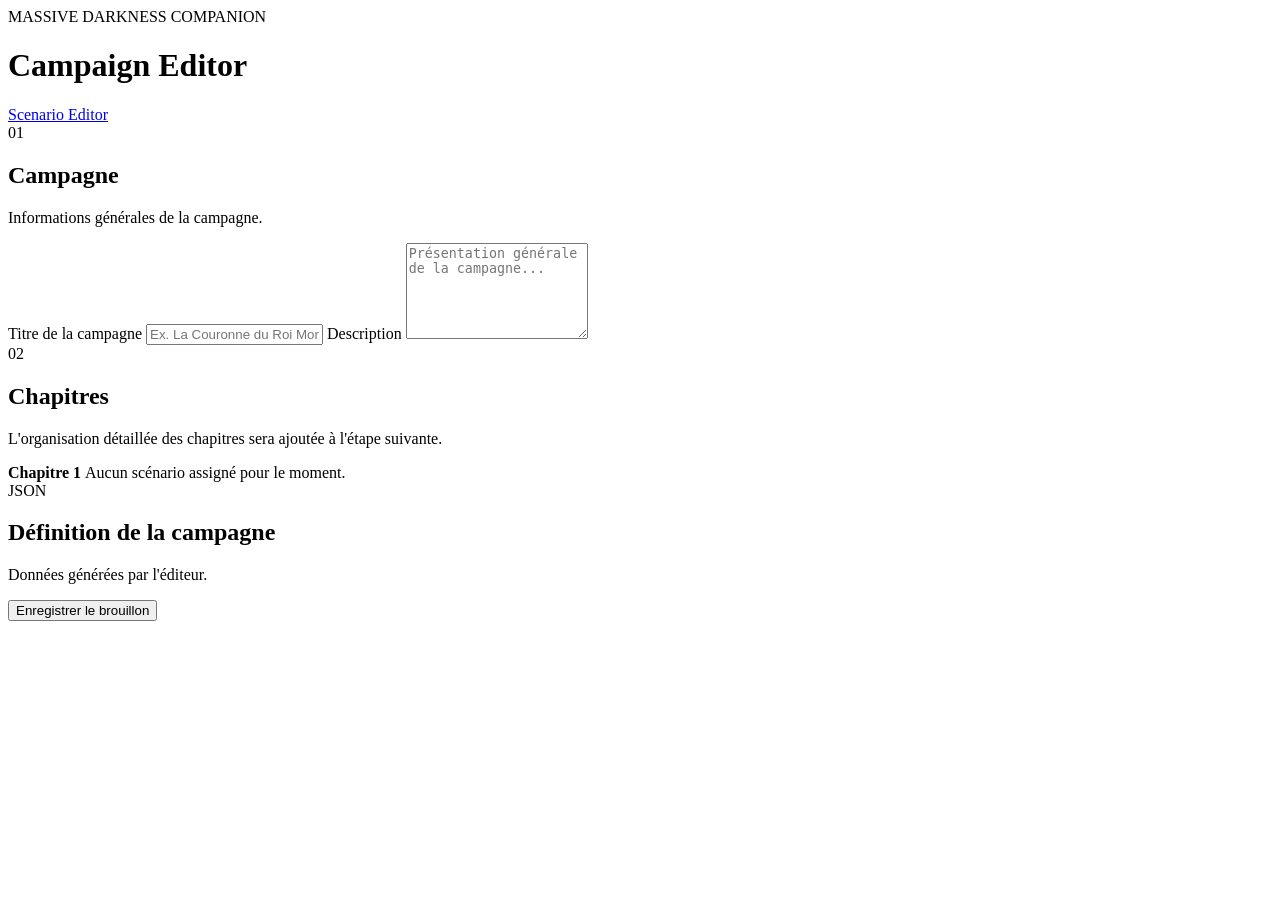
==== campaign-editor.html @ a6f964a0 "Add Campaign Editor interface shell" ====
<!DOCTYPE html>

<html lang="fr">

<head>

    <meta charset="UTF-8">

    <meta
        name="viewport"
        content="width=device-width, initial-scale=1.0"
    >

    <title>
        Campaign Editor — Massive Darkness Companion
    </title>


    <link
        rel="stylesheet"
        href="style/Ferrum/stylesheet.css"
    >

    <link
        rel="stylesheet"
        href="style/Seshat/stylesheet.css"
    >

    <link
        rel="stylesheet"
        href="style/campaign-editor.css"
    >


    <script
        src="js/scenario-schema.js"
        defer
    ></script>

    <script
        src="js/scenario-store.js"
        defer
    ></script>

    <script
        src="js/campaign-schema.js"
        defer
    ></script>

    <script
        src="js/campaign-store.js"
        defer
    ></script>

    <script
        src="js/campaign-progress.js"
        defer
    ></script>

    <script
        src="js/campaign-editor.js"
        defer
    ></script>

</head>


<body>

    <header class="editor-header">

        <div>

            <div class="editor-kicker">
                MASSIVE DARKNESS COMPANION
            </div>

            <h1>
                Campaign Editor
            </h1>

        </div>


        <a
            class="secondary-button"
            href="scenario-editor.html"
        >
            Scenario Editor
        </a>

    </header>


    <main class="editor-layout">

        <form id="campaign-form">

            <section class="editor-panel">

                <div class="section-heading">

                    <span>01</span>

                    <div>

                        <h2>
                            Campagne
                        </h2>

                        <p>
                            Informations générales de la campagne.
                        </p>

                    </div>

                </div>


                <div class="form-grid">

                    <label class="field-full">

                        Titre de la campagne

                        <input
                            id="campaign-title"
                            type="text"
                            placeholder="Ex. La Couronne du Roi Mort"
                        >

                    </label>


                    <label class="field-full">

                        Description

                        <textarea
                            id="campaign-description"
                            rows="6"
                            placeholder="Présentation générale de la campagne..."
                        ></textarea>

                    </label>

                </div>

            </section>


            <section class="editor-panel">

                <div class="section-heading">

                    <span>02</span>

                    <div>

                        <h2>
                            Chapitres
                        </h2>

                        <p>
                            L'organisation détaillée des chapitres sera ajoutée à l'étape suivante.
                        </p>

                    </div>

                </div>


                <div
                    id="chapters-placeholder"
                    class="chapters-placeholder"
                >

                    <strong>
                        Chapitre 1
                    </strong>

                    <span>
                        Aucun scénario assigné pour le moment.
                    </span>

                </div>

            </section>

        </form>


        <aside class="preview-column">

            <section class="editor-panel preview-panel">

                <div class="section-heading">

                    <span>JSON</span>

                    <div>

                        <h2>
                            Définition de la campagne
                        </h2>

                        <p>
                            Données générées par l'éditeur.
                        </p>

                    </div>

                </div>


                <pre id="json-preview"></pre>

            </section>

        </aside>

    </main>


    <footer class="editor-actions">

        <div id="editor-status"></div>


        <div class="editor-actions__buttons">

            <button
                id="save-draft"
                class="secondary-button"
                type="button"
            >
                Enregistrer le brouillon
            </button>

        </div>

    </footer>

</body>

</html>
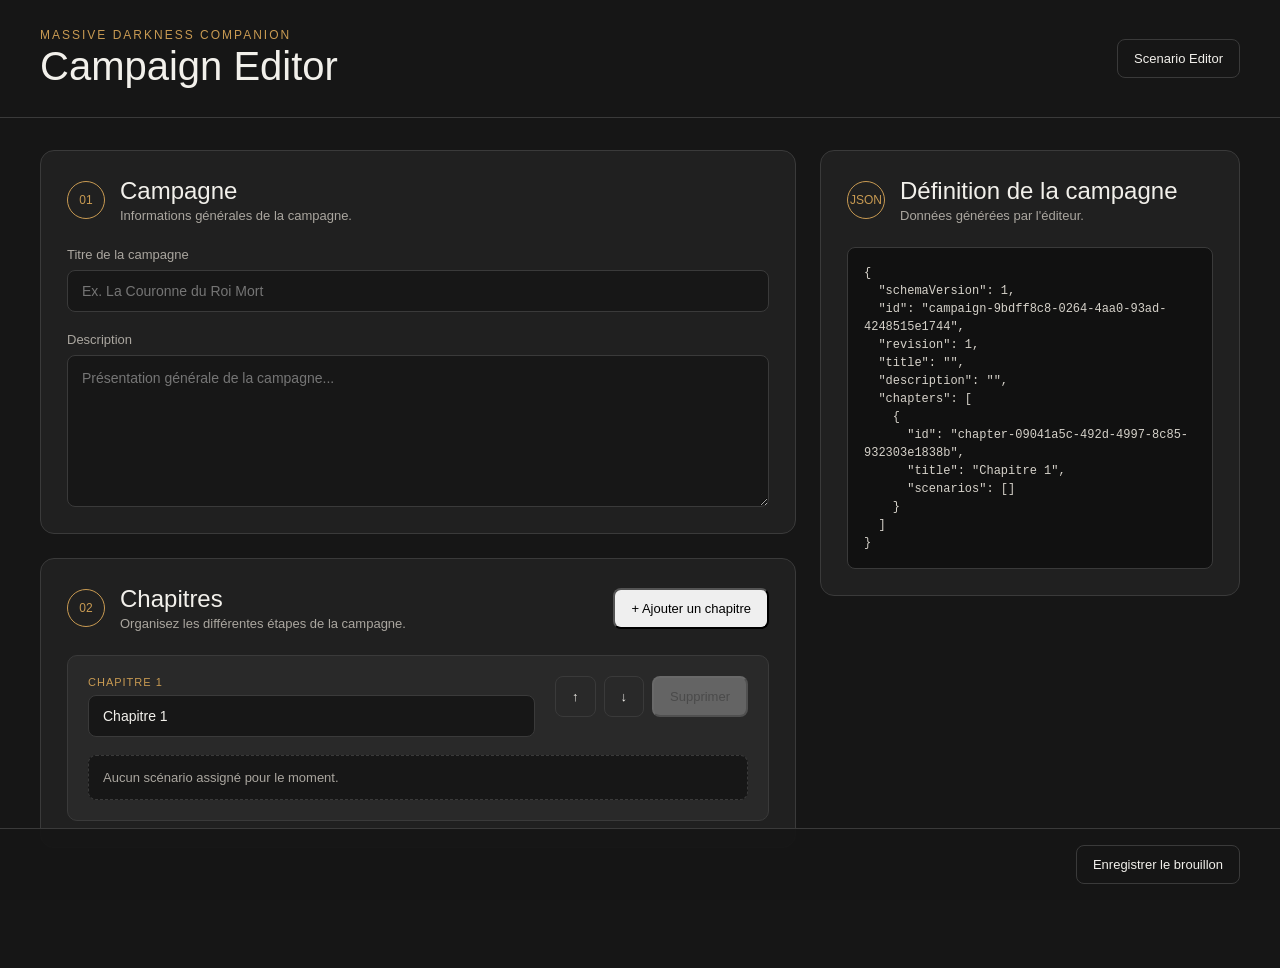
==== commit af7dd5de: "Add chapter management to Campaign Editor" ====
--- a/campaign-editor.html
+++ b/campaign-editor.html
@@ -151,39 +151,47 @@
 
             <section class="editor-panel">
 
-                <div class="section-heading">
-
-                    <span>02</span>
-
-                    <div>
-
-                        <h2>
-                            Chapitres
-                        </h2>
-
-                        <p>
-                            L'organisation détaillée des chapitres sera ajoutée à l'étape suivante.
-                        </p>
+                <div
+                    class="
+                        section-heading
+                        section-heading--action
+                    "
+                >
+
+                    <div class="section-heading">
+
+                        <span>02</span>
+
+                        <div>
+
+                            <h2>
+                                Chapitres
+                            </h2>
+
+                            <p>
+                                Organisez les différentes étapes de la campagne.
+                            </p>
+
+                        </div>
 
                     </div>
 
+
+                    <button
+                        id="add-chapter"
+                        class="primary-button"
+                        type="button"
+                    >
+                        + Ajouter un chapitre
+                    </button>
+
                 </div>
 
 
                 <div
-                    id="chapters-placeholder"
-                    class="chapters-placeholder"
-                >
-
-                    <strong>
-                        Chapitre 1
-                    </strong>
-
-                    <span>
-                        Aucun scénario assigné pour le moment.
-                    </span>
-
-                </div>
+                    id="chapters-list"
+                    class="chapters-list"
+                ></div>
 
             </section>
 
--- a/style/campaign-editor.css
+++ b/style/campaign-editor.css
@@ -0,0 +1,716 @@
+* {
+    box-sizing: border-box;
+}
+
+
+:root {
+
+    --background: #161616;
+
+    --surface: #202020;
+
+    --surface-light: #292929;
+
+    --border: #3a3a3a;
+
+    --text: #f2f0eb;
+
+    --text-muted: #aaa69f;
+
+    --accent: #c89a52;
+
+    --accent-hover: #ddb36d;
+
+    --radius: 14px;
+
+}
+
+
+body {
+
+    margin: 0;
+
+    min-height: 100vh;
+
+    background:
+        var(--background);
+
+    color:
+        var(--text);
+
+    font-family:
+        "Seshat",
+        Arial,
+        sans-serif;
+
+}
+
+
+/* HEADER */
+
+.editor-header {
+
+    display: flex;
+
+    justify-content:
+        space-between;
+
+    align-items:
+        center;
+
+    padding:
+        28px 40px;
+
+    border-bottom:
+        1px solid
+        var(--border);
+
+}
+
+
+.editor-header h1 {
+
+    margin:
+        2px 0 0;
+
+    font-family:
+        "Ferrum",
+        sans-serif;
+
+    font-size:
+        40px;
+
+    font-weight:
+        normal;
+
+}
+
+
+.editor-kicker {
+
+    color:
+        var(--accent);
+
+    font-size:
+        12px;
+
+    letter-spacing:
+        2px;
+
+}
+
+
+/* LAYOUT */
+
+.editor-layout {
+
+    display: grid;
+
+    grid-template-columns:
+        minmax(0, 1fr)
+        420px;
+
+    gap:
+        24px;
+
+    max-width:
+        1500px;
+
+    margin:
+        0 auto;
+
+    padding:
+        32px 40px 120px;
+
+}
+
+
+#campaign-form {
+
+    display: flex;
+
+    flex-direction:
+        column;
+
+    gap:
+        24px;
+
+}
+
+
+/* PANELS */
+
+.editor-panel {
+
+    padding:
+        26px;
+
+    background:
+        var(--surface);
+
+    border:
+        1px solid
+        var(--border);
+
+    border-radius:
+        var(--radius);
+
+}
+
+
+.section-heading {
+
+    display: flex;
+
+    align-items:
+        center;
+
+    gap:
+        15px;
+
+    margin-bottom:
+        24px;
+
+}
+
+
+.section-heading > span {
+
+    display: flex;
+
+    align-items:
+        center;
+
+    justify-content:
+        center;
+
+    min-width:
+        38px;
+
+    height:
+        38px;
+
+    color:
+        var(--accent);
+
+    border:
+        1px solid
+        var(--accent);
+
+    border-radius:
+        50%;
+
+    font-size:
+        12px;
+
+}
+
+
+.section-heading h2 {
+
+    margin:
+        0 0 3px;
+
+    font-family:
+        "Ferrum",
+        sans-serif;
+
+    font-size:
+        24px;
+
+    font-weight:
+        normal;
+
+}
+
+
+.section-heading p {
+
+    margin:
+        0;
+
+    color:
+        var(--text-muted);
+
+    font-size:
+        13px;
+
+}
+
+
+/* FORM */
+
+.form-grid {
+
+    display: grid;
+
+    grid-template-columns:
+        repeat(
+            2,
+            minmax(0, 1fr)
+        );
+
+    gap:
+        20px;
+
+}
+
+
+label {
+
+    display: flex;
+
+    flex-direction:
+        column;
+
+    gap:
+        8px;
+
+    color:
+        var(--text-muted);
+
+    font-size:
+        13px;
+
+}
+
+
+input,
+textarea {
+
+    width:
+        100%;
+
+    padding:
+        12px 14px;
+
+    background:
+        #171717;
+
+    color:
+        var(--text);
+
+    border:
+        1px solid
+        var(--border);
+
+    border-radius:
+        8px;
+
+    font-family:
+        inherit;
+
+    font-size:
+        14px;
+
+}
+
+
+input:focus,
+textarea:focus {
+
+    outline:
+        none;
+
+    border-color:
+        var(--accent);
+
+}
+
+
+textarea {
+
+    resize:
+        vertical;
+
+    line-height:
+        1.5;
+
+}
+
+
+.field-full {
+
+    grid-column:
+        1 / -1;
+
+}
+
+
+/* CHAPTERS */
+
+.section-heading--action {
+
+    justify-content:
+        space-between;
+
+}
+
+
+.section-heading--action
+> .section-heading {
+
+    margin:
+        0;
+
+}
+
+
+.chapters-list {
+
+    display:
+        flex;
+
+    flex-direction:
+        column;
+
+    gap:
+        16px;
+
+}
+
+
+.chapter-card {
+
+    padding:
+        20px;
+
+    background:
+        var(--surface-light);
+
+    border:
+        1px solid
+        var(--border);
+
+    border-radius:
+        10px;
+
+}
+
+
+.chapter-card__header {
+
+    display:
+        flex;
+
+    justify-content:
+        space-between;
+
+    align-items:
+        flex-start;
+
+    gap:
+        20px;
+
+}
+
+
+.chapter-card__title {
+
+    flex:
+        1;
+
+}
+
+
+.chapter-card__number {
+
+    display:
+        block;
+
+    margin-bottom:
+        7px;
+
+    color:
+        var(--accent);
+
+    font-size:
+        11px;
+
+    letter-spacing:
+        1px;
+
+    text-transform:
+        uppercase;
+
+}
+
+
+.chapter-card__actions {
+
+    display:
+        flex;
+
+    flex-wrap:
+        wrap;
+
+    gap:
+        8px;
+
+}
+
+
+.chapter-card__empty {
+
+    margin:
+        18px 0 0;
+
+    padding:
+        14px;
+
+    color:
+        var(--text-muted);
+
+    background:
+        #171717;
+
+    border:
+        1px dashed
+        var(--border);
+
+    border-radius:
+        8px;
+
+    font-size:
+        13px;
+
+}
+
+
+/* BUTTONS */
+
+button,
+.secondary-button {
+
+    cursor:
+        pointer;
+
+    padding:
+        11px 16px;
+
+    border-radius:
+        8px;
+
+    font-family:
+        inherit;
+
+    font-size:
+        13px;
+
+    text-decoration:
+        none;
+
+}
+
+
+.secondary-button {
+
+    background:
+        transparent;
+
+    color:
+        var(--text);
+
+    border:
+        1px solid
+        var(--border);
+
+}
+
+
+.secondary-button:hover {
+
+    border-color:
+        var(--accent);
+
+}
+
+
+/* PREVIEW */
+
+.preview-column {
+
+    min-width:
+        0;
+
+}
+
+
+.preview-panel {
+
+    position:
+        sticky;
+
+    top:
+        20px;
+
+}
+
+
+#json-preview {
+
+    max-height:
+        70vh;
+
+    overflow:
+        auto;
+
+    margin:
+        0;
+
+    padding:
+        16px;
+
+    background:
+        #111;
+
+    border:
+        1px solid
+        var(--border);
+
+    border-radius:
+        8px;
+
+    color:
+        #d6d2ca;
+
+    font-family:
+        Consolas,
+        monospace;
+
+    font-size:
+        12px;
+
+    line-height:
+        1.5;
+
+    white-space:
+        pre-wrap;
+
+}
+
+
+/* FOOTER */
+
+.editor-actions {
+
+    position:
+        fixed;
+
+    bottom:
+        0;
+
+    left:
+        0;
+
+    right:
+        0;
+
+    display:
+        flex;
+
+    justify-content:
+        space-between;
+
+    align-items:
+        center;
+
+    padding:
+        16px 40px;
+
+    background:
+        rgba(
+            22,
+            22,
+            22,
+            .96
+        );
+
+    border-top:
+        1px solid
+        var(--border);
+
+}
+
+
+#editor-status {
+
+    color:
+        var(--accent);
+
+    font-size:
+        13px;
+
+}
+
+
+/* TABLET */
+
+@media (
+    max-width: 1050px
+) {
+
+    .editor-layout {
+
+        grid-template-columns:
+            1fr;
+
+    }
+
+
+    .preview-panel {
+
+        position:
+            static;
+
+    }
+
+}
+
+
+@media (
+    max-width: 700px
+) {
+
+    .editor-header {
+
+        padding:
+            20px;
+
+    }
+
+
+    .editor-layout {
+
+        padding:
+            20px
+            20px
+            130px;
+
+    }
+
+
+    .form-grid {
+
+        grid-template-columns:
+            1fr;
+
+    }
+
+
+    .field-full {
+
+        grid-column:
+            auto;
+
+    }
+
+
+    .editor-actions {
+
+        padding:
+            12px 20px;
+
+    }
+
+}
